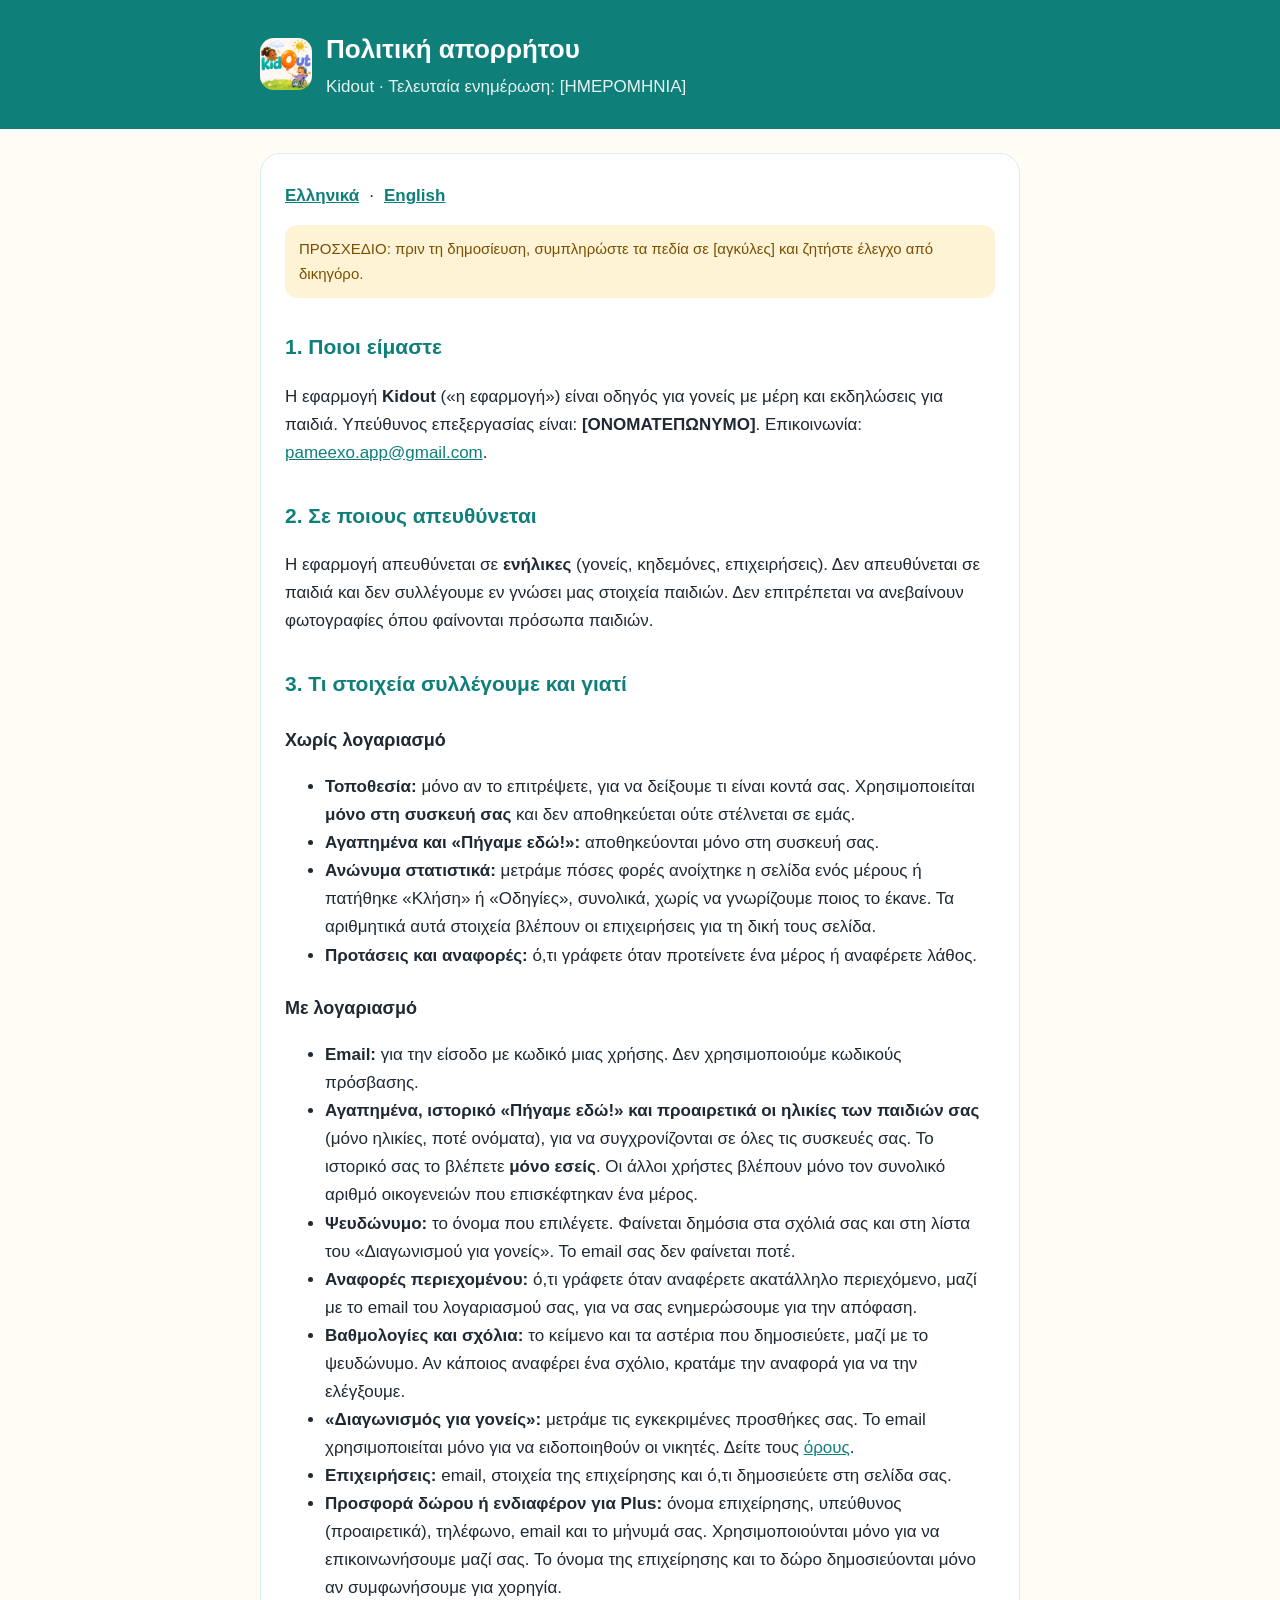
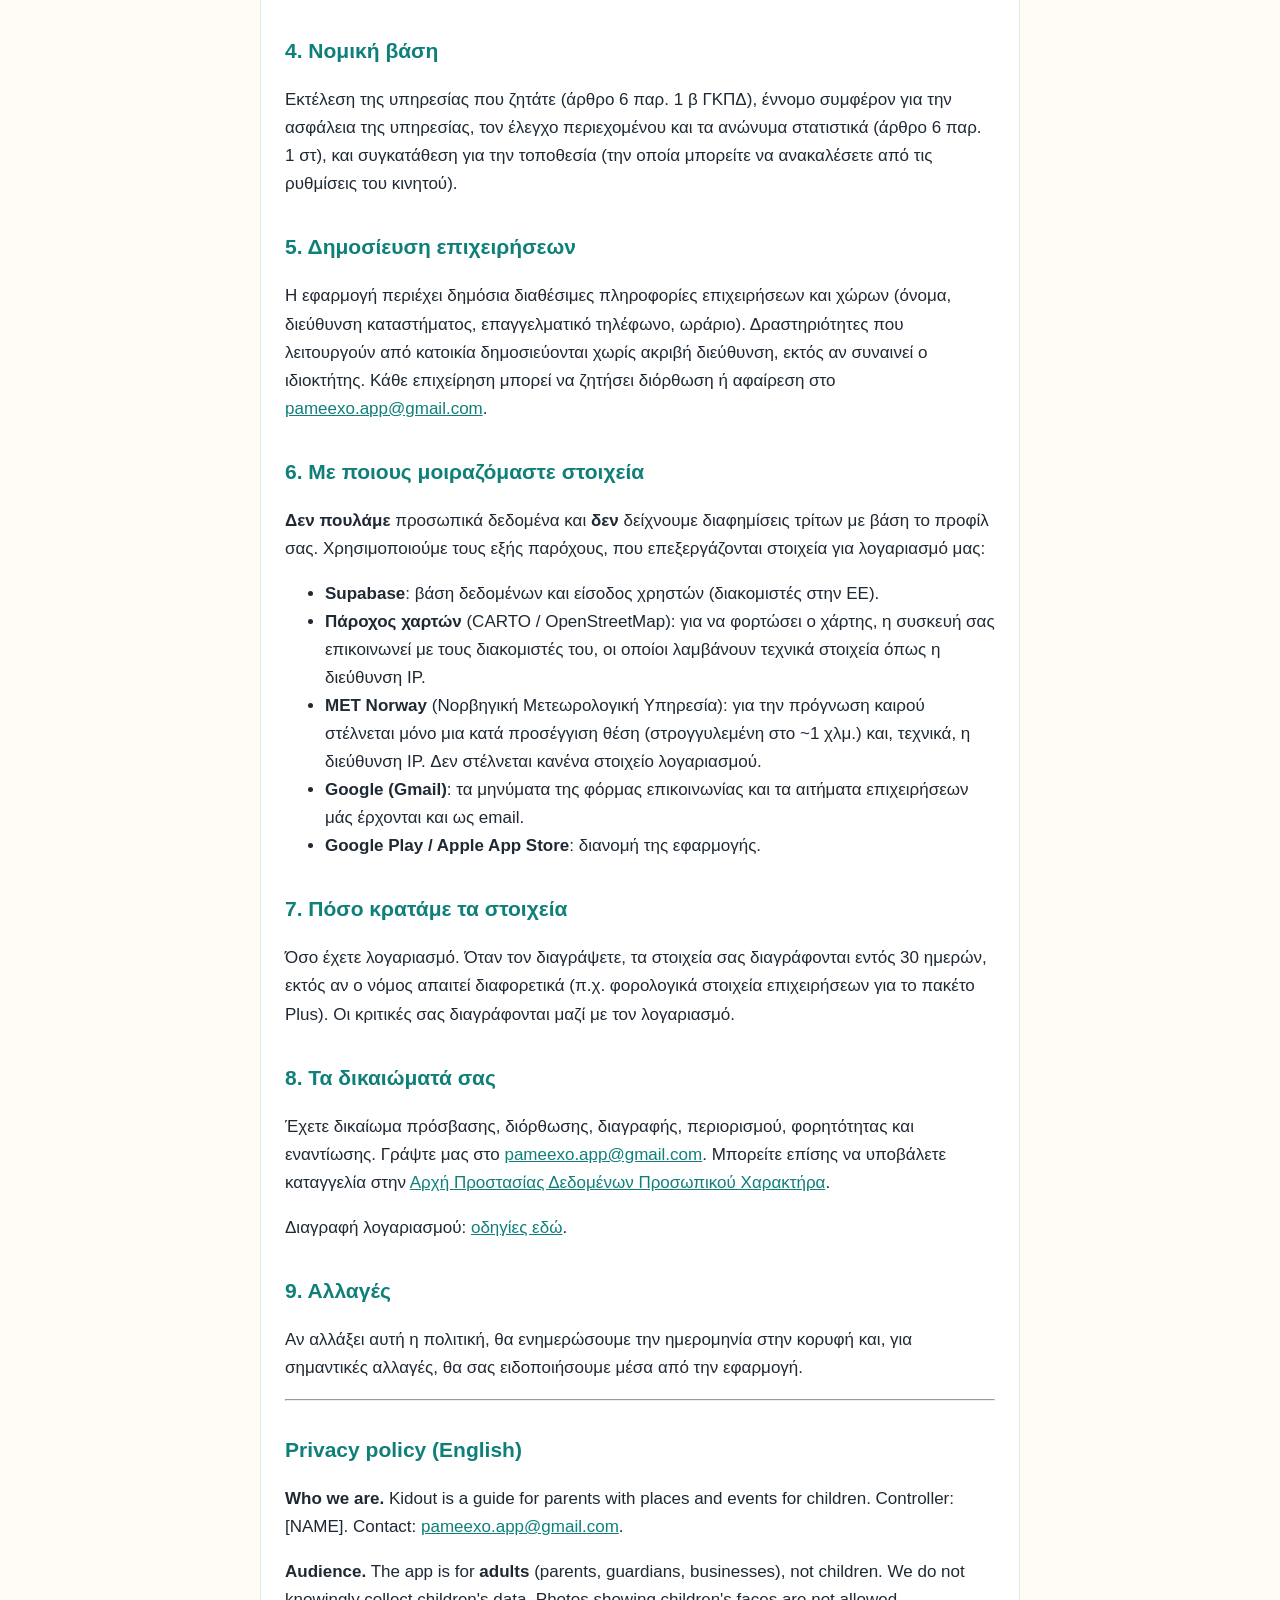
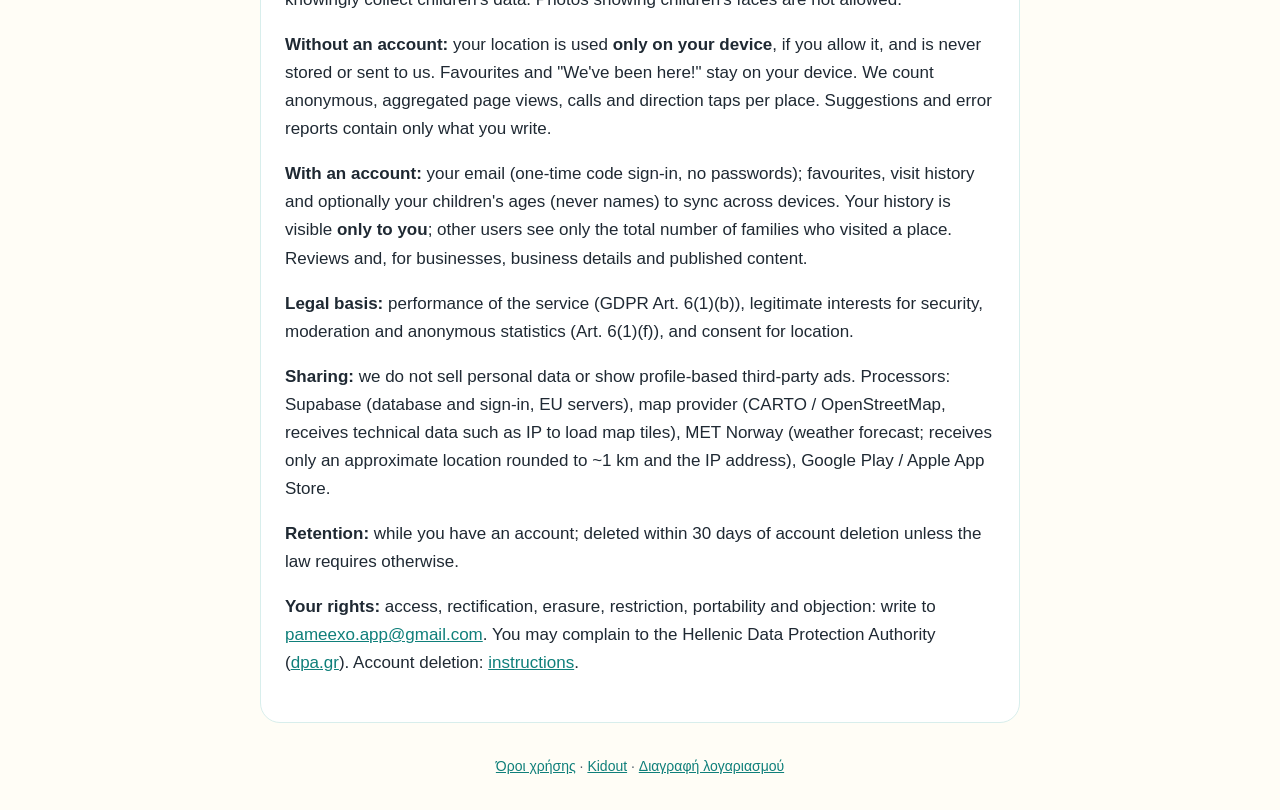
==== privacy.html @ 7550eaf7 "Σελίδες Kidout: όροι, απόρρητο, διαγραφή λογαριασμού, διαγωνισμός" ====
<!doctype html>
<html lang="el">
<head>
<meta charset="utf-8">
<meta name="viewport" content="width=device-width, initial-scale=1">
<title>Πολιτική απορρήτου – Kidout</title>
<link rel="icon" href="icon.png">
<link rel="stylesheet" href="style.css">
</head>
<body>
<header>
  <div class="wrap">
    <img src="icon.png" alt="Λογότυπο Kidout">
    <div>
      <h1>Πολιτική απορρήτου</h1>
      <p>Kidout · Τελευταία ενημέρωση: [ΗΜΕΡΟΜΗΝΙΑ]</p>
    </div>
  </div>
</header>
<main>
<div class="wrap">
  <div class="lang"><a href="#el">Ελληνικά</a> · <a href="#en">English</a></div>

  <p class="note">ΠΡΟΣΧΕΔΙΟ: πριν τη δημοσίευση, συμπληρώστε τα πεδία σε [αγκύλες] και ζητήστε έλεγχο από δικηγόρο.</p>

  <section id="el">
  <h2>1. Ποιοι είμαστε</h2>
  <p>Η εφαρμογή <strong>Kidout</strong> («η εφαρμογή») είναι οδηγός για γονείς με μέρη και εκδηλώσεις για παιδιά. Υπεύθυνος επεξεργασίας είναι: <strong>[ΟΝΟΜΑΤΕΠΩΝΥΜΟ]</strong>. Επικοινωνία: <a href="mailto:pameexo.app@gmail.com">pameexo.app@gmail.com</a>.</p>

  <h2>2. Σε ποιους απευθύνεται</h2>
  <p>Η εφαρμογή απευθύνεται σε <strong>ενήλικες</strong> (γονείς, κηδεμόνες, επιχειρήσεις). Δεν απευθύνεται σε παιδιά και δεν συλλέγουμε εν γνώσει μας στοιχεία παιδιών. Δεν επιτρέπεται να ανεβαίνουν φωτογραφίες όπου φαίνονται πρόσωπα παιδιών.</p>

  <h2>3. Τι στοιχεία συλλέγουμε και γιατί</h2>
  <h3>Χωρίς λογαριασμό</h3>
  <ul>
    <li><strong>Τοποθεσία:</strong> μόνο αν το επιτρέψετε, για να δείξουμε τι είναι κοντά σας. Χρησιμοποιείται <strong>μόνο στη συσκευή σας</strong> και δεν αποθηκεύεται ούτε στέλνεται σε εμάς.</li>
    <li><strong>Αγαπημένα και «Πήγαμε εδώ!»:</strong> αποθηκεύονται μόνο στη συσκευή σας.</li>
    <li><strong>Ανώνυμα στατιστικά:</strong> μετράμε πόσες φορές ανοίχτηκε η σελίδα ενός μέρους ή πατήθηκε «Κλήση» ή «Οδηγίες», συνολικά, χωρίς να γνωρίζουμε ποιος το έκανε. Τα αριθμητικά αυτά στοιχεία βλέπουν οι επιχειρήσεις για τη δική τους σελίδα.</li>
    <li><strong>Προτάσεις και αναφορές:</strong> ό,τι γράφετε όταν προτείνετε ένα μέρος ή αναφέρετε λάθος.</li>
  </ul>
  <h3>Με λογαριασμό</h3>
  <ul>
    <li><strong>Email:</strong> για την είσοδο με κωδικό μιας χρήσης. Δεν χρησιμοποιούμε κωδικούς πρόσβασης.</li>
    <li><strong>Αγαπημένα, ιστορικό «Πήγαμε εδώ!» και προαιρετικά οι ηλικίες των παιδιών σας</strong> (μόνο ηλικίες, ποτέ ονόματα), για να συγχρονίζονται σε όλες τις συσκευές σας. Το ιστορικό σας το βλέπετε <strong>μόνο εσείς</strong>. Οι άλλοι χρήστες βλέπουν μόνο τον συνολικό αριθμό οικογενειών που επισκέφτηκαν ένα μέρος.</li>
    <li><strong>Ψευδώνυμο:</strong> το όνομα που επιλέγετε. Φαίνεται δημόσια στα σχόλιά σας και στη λίστα του «Διαγωνισμού για γονείς». Το email σας δεν φαίνεται ποτέ.</li>
    <li><strong>Αναφορές περιεχομένου:</strong> ό,τι γράφετε όταν αναφέρετε ακατάλληλο περιεχόμενο, μαζί με το email του λογαριασμού σας, για να σας ενημερώσουμε για την απόφαση.</li>
    <li><strong>Βαθμολογίες και σχόλια:</strong> το κείμενο και τα αστέρια που δημοσιεύετε, μαζί με το ψευδώνυμο. Αν κάποιος αναφέρει ένα σχόλιο, κρατάμε την αναφορά για να την ελέγξουμε.</li>
    <li><strong>«Διαγωνισμός για γονείς»:</strong> μετράμε τις εγκεκριμένες προσθήκες σας. Το email χρησιμοποιείται μόνο για να ειδοποιηθούν οι νικητές. Δείτε τους <a href="rewards-terms.html">όρους</a>.</li>
    <li><strong>Επιχειρήσεις:</strong> email, στοιχεία της επιχείρησης και ό,τι δημοσιεύετε στη σελίδα σας.</li>
    <li><strong>Προσφορά δώρου ή ενδιαφέρον για Plus:</strong> όνομα επιχείρησης, υπεύθυνος (προαιρετικά), τηλέφωνο, email και το μήνυμά σας. Χρησιμοποιούνται μόνο για να επικοινωνήσουμε μαζί σας. Το όνομα της επιχείρησης και το δώρο δημοσιεύονται μόνο αν συμφωνήσουμε για χορηγία.</li>
  </ul>

  <h2>4. Νομική βάση</h2>
  <p>Εκτέλεση της υπηρεσίας που ζητάτε (άρθρο 6 παρ. 1 β ΓΚΠΔ), έννομο συμφέρον για την ασφάλεια της υπηρεσίας, τον έλεγχο περιεχομένου και τα ανώνυμα στατιστικά (άρθρο 6 παρ. 1 στ), και συγκατάθεση για την τοποθεσία (την οποία μπορείτε να ανακαλέσετε από τις ρυθμίσεις του κινητού).</p>

  <h2>5. Δημοσίευση επιχειρήσεων</h2>
  <p>Η εφαρμογή περιέχει δημόσια διαθέσιμες πληροφορίες επιχειρήσεων και χώρων (όνομα, διεύθυνση καταστήματος, επαγγελματικό τηλέφωνο, ωράριο). Δραστηριότητες που λειτουργούν από κατοικία δημοσιεύονται χωρίς ακριβή διεύθυνση, εκτός αν συναινεί ο ιδιοκτήτης. Κάθε επιχείρηση μπορεί να ζητήσει διόρθωση ή αφαίρεση στο <a href="mailto:pameexo.app@gmail.com">pameexo.app@gmail.com</a>.</p>

  <h2>6. Με ποιους μοιραζόμαστε στοιχεία</h2>
  <p><strong>Δεν πουλάμε</strong> προσωπικά δεδομένα και <strong>δεν</strong> δείχνουμε διαφημίσεις τρίτων με βάση το προφίλ σας. Χρησιμοποιούμε τους εξής παρόχους, που επεξεργάζονται στοιχεία για λογαριασμό μας:</p>
  <ul>
    <li><strong>Supabase</strong>: βάση δεδομένων και είσοδος χρηστών (διακομιστές στην ΕΕ).</li>
    <li><strong>Πάροχος χαρτών</strong> (CARTO / OpenStreetMap): για να φορτώσει ο χάρτης, η συσκευή σας επικοινωνεί με τους διακομιστές του, οι οποίοι λαμβάνουν τεχνικά στοιχεία όπως η διεύθυνση IP.</li>
    <li><strong>MET Norway</strong> (Νορβηγική Μετεωρολογική Υπηρεσία): για την πρόγνωση καιρού στέλνεται μόνο μια κατά προσέγγιση θέση (στρογγυλεμένη στο ~1 χλμ.) και, τεχνικά, η διεύθυνση IP. Δεν στέλνεται κανένα στοιχείο λογαριασμού.</li>
    <li><strong>Google (Gmail)</strong>: τα μηνύματα της φόρμας επικοινωνίας και τα αιτήματα επιχειρήσεων μάς έρχονται και ως email.</li>
    <li><strong>Google Play / Apple App Store</strong>: διανομή της εφαρμογής.</li>
  </ul>

  <h2>7. Πόσο κρατάμε τα στοιχεία</h2>
  <p>Όσο έχετε λογαριασμό. Όταν τον διαγράψετε, τα στοιχεία σας διαγράφονται εντός 30 ημερών, εκτός αν ο νόμος απαιτεί διαφορετικά (π.χ. φορολογικά στοιχεία επιχειρήσεων για το πακέτο Plus). Οι κριτικές σας διαγράφονται μαζί με τον λογαριασμό.</p>

  <h2>8. Τα δικαιώματά σας</h2>
  <p>Έχετε δικαίωμα πρόσβασης, διόρθωσης, διαγραφής, περιορισμού, φορητότητας και εναντίωσης. Γράψτε μας στο <a href="mailto:pameexo.app@gmail.com">pameexo.app@gmail.com</a>. Μπορείτε επίσης να υποβάλετε καταγγελία στην <a href="https://www.dpa.gr">Αρχή Προστασίας Δεδομένων Προσωπικού Χαρακτήρα</a>.</p>
  <p>Διαγραφή λογαριασμού: <a href="delete-account.html">οδηγίες εδώ</a>.</p>

  <h2>9. Αλλαγές</h2>
  <p>Αν αλλάξει αυτή η πολιτική, θα ενημερώσουμε την ημερομηνία στην κορυφή και, για σημαντικές αλλαγές, θα σας ειδοποιήσουμε μέσα από την εφαρμογή.</p>
  </section>

  <hr>

  <section id="en">
  <h2>Privacy policy (English)</h2>
  <p><strong>Who we are.</strong> Kidout is a guide for parents with places and events for children. Controller: [NAME]. Contact: <a href="mailto:pameexo.app@gmail.com">pameexo.app@gmail.com</a>.</p>
  <p><strong>Audience.</strong> The app is for <strong>adults</strong> (parents, guardians, businesses), not children. We do not knowingly collect children's data. Photos showing children's faces are not allowed.</p>
  <p><strong>Without an account:</strong> your location is used <strong>only on your device</strong>, if you allow it, and is never stored or sent to us. Favourites and "We've been here!" stay on your device. We count anonymous, aggregated page views, calls and direction taps per place. Suggestions and error reports contain only what you write.</p>
  <p><strong>With an account:</strong> your email (one-time code sign-in, no passwords); favourites, visit history and optionally your children's ages (never names) to sync across devices. Your history is visible <strong>only to you</strong>; other users see only the total number of families who visited a place. Reviews and, for businesses, business details and published content.</p>
  <p><strong>Legal basis:</strong> performance of the service (GDPR Art. 6(1)(b)), legitimate interests for security, moderation and anonymous statistics (Art. 6(1)(f)), and consent for location.</p>
  <p><strong>Sharing:</strong> we do not sell personal data or show profile-based third-party ads. Processors: Supabase (database and sign-in, EU servers), map provider (CARTO / OpenStreetMap, receives technical data such as IP to load map tiles), MET Norway (weather forecast; receives only an approximate location rounded to ~1 km and the IP address), Google Play / Apple App Store.</p>
  <p><strong>Retention:</strong> while you have an account; deleted within 30 days of account deletion unless the law requires otherwise.</p>
  <p><strong>Your rights:</strong> access, rectification, erasure, restriction, portability and objection: write to <a href="mailto:pameexo.app@gmail.com">pameexo.app@gmail.com</a>. You may complain to the Hellenic Data Protection Authority (<a href="https://www.dpa.gr">dpa.gr</a>). Account deletion: <a href="delete-account.html">instructions</a>.</p>
  </section>
</div>
</main>
<footer><a href="terms.html">Όροι χρήσης</a> · <a href="index.html">Kidout</a> · <a href="delete-account.html">Διαγραφή λογαριασμού</a></footer>
</body>
</html>
---- style.css ----
:root {
  --sky: #0F7F7A;
  --ink: #1F2933;
  --muted: #52606D;
  --cream: #FFFDF6;
  --line: #D8EEEC;
}
* { box-sizing: border-box; }
body {
  margin: 0;
  background: var(--cream);
  color: var(--ink);
  font-family: -apple-system, "Segoe UI", Roboto, "Noto Sans", sans-serif;
  line-height: 1.65;
  font-size: 17px;
}
header {
  background: var(--sky);
  color: #fff;
  padding: 28px 16px;
}
header .wrap { display: flex; align-items: center; gap: 14px; }
header img { width: 52px; height: 52px; border-radius: 14px; }
header h1 { margin: 0; font-size: 26px; }
header p { margin: 2px 0 0; opacity: .9; }
main .wrap {
  background: #fff;
  border: 1px solid var(--line);
  border-radius: 20px;
  padding: 28px 24px;
  margin: 24px auto;
}
.wrap { max-width: 760px; margin: 0 auto; }
h2 { color: var(--sky); margin-top: 32px; font-size: 21px; }
h3 { margin-top: 24px; font-size: 18px; }
a { color: var(--sky); }
.lang { display: flex; gap: 10px; margin-bottom: 8px; }
.lang a { font-weight: 600; }
.note {
  background: #FFF3D6; color: #7A4F00;
  border-radius: 12px; padding: 12px 14px; font-size: 15px;
}
.cards { display: grid; gap: 14px; }
.card {
  display: block; padding: 18px; border: 1px solid var(--line);
  border-radius: 16px; text-decoration: none; color: var(--ink);
}
.card strong { color: var(--sky); display: block; font-size: 18px; }
footer { text-align: center; color: var(--muted); font-size: 14px; padding: 8px 16px 32px; }
@media (max-width: 520px) { main .wrap { padding: 20px 16px; border-radius: 0; border-left: 0; border-right: 0; } }
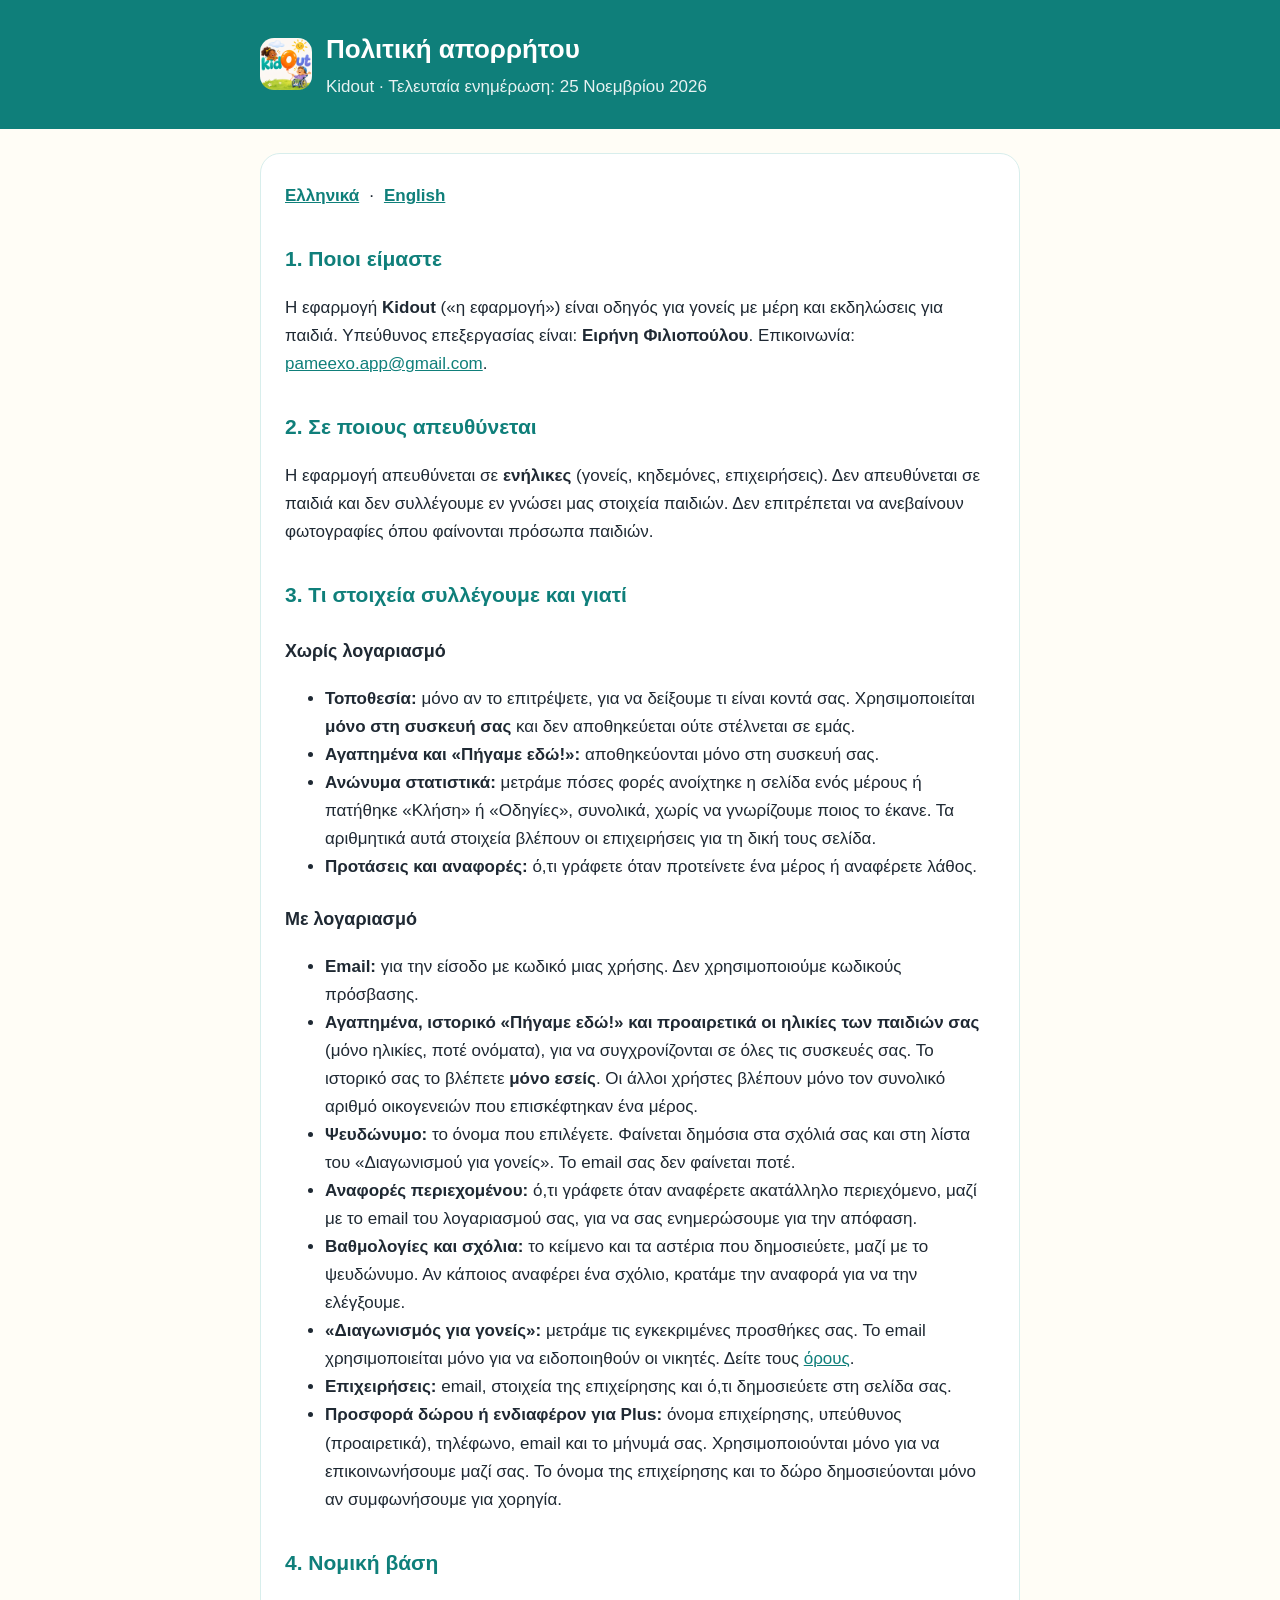
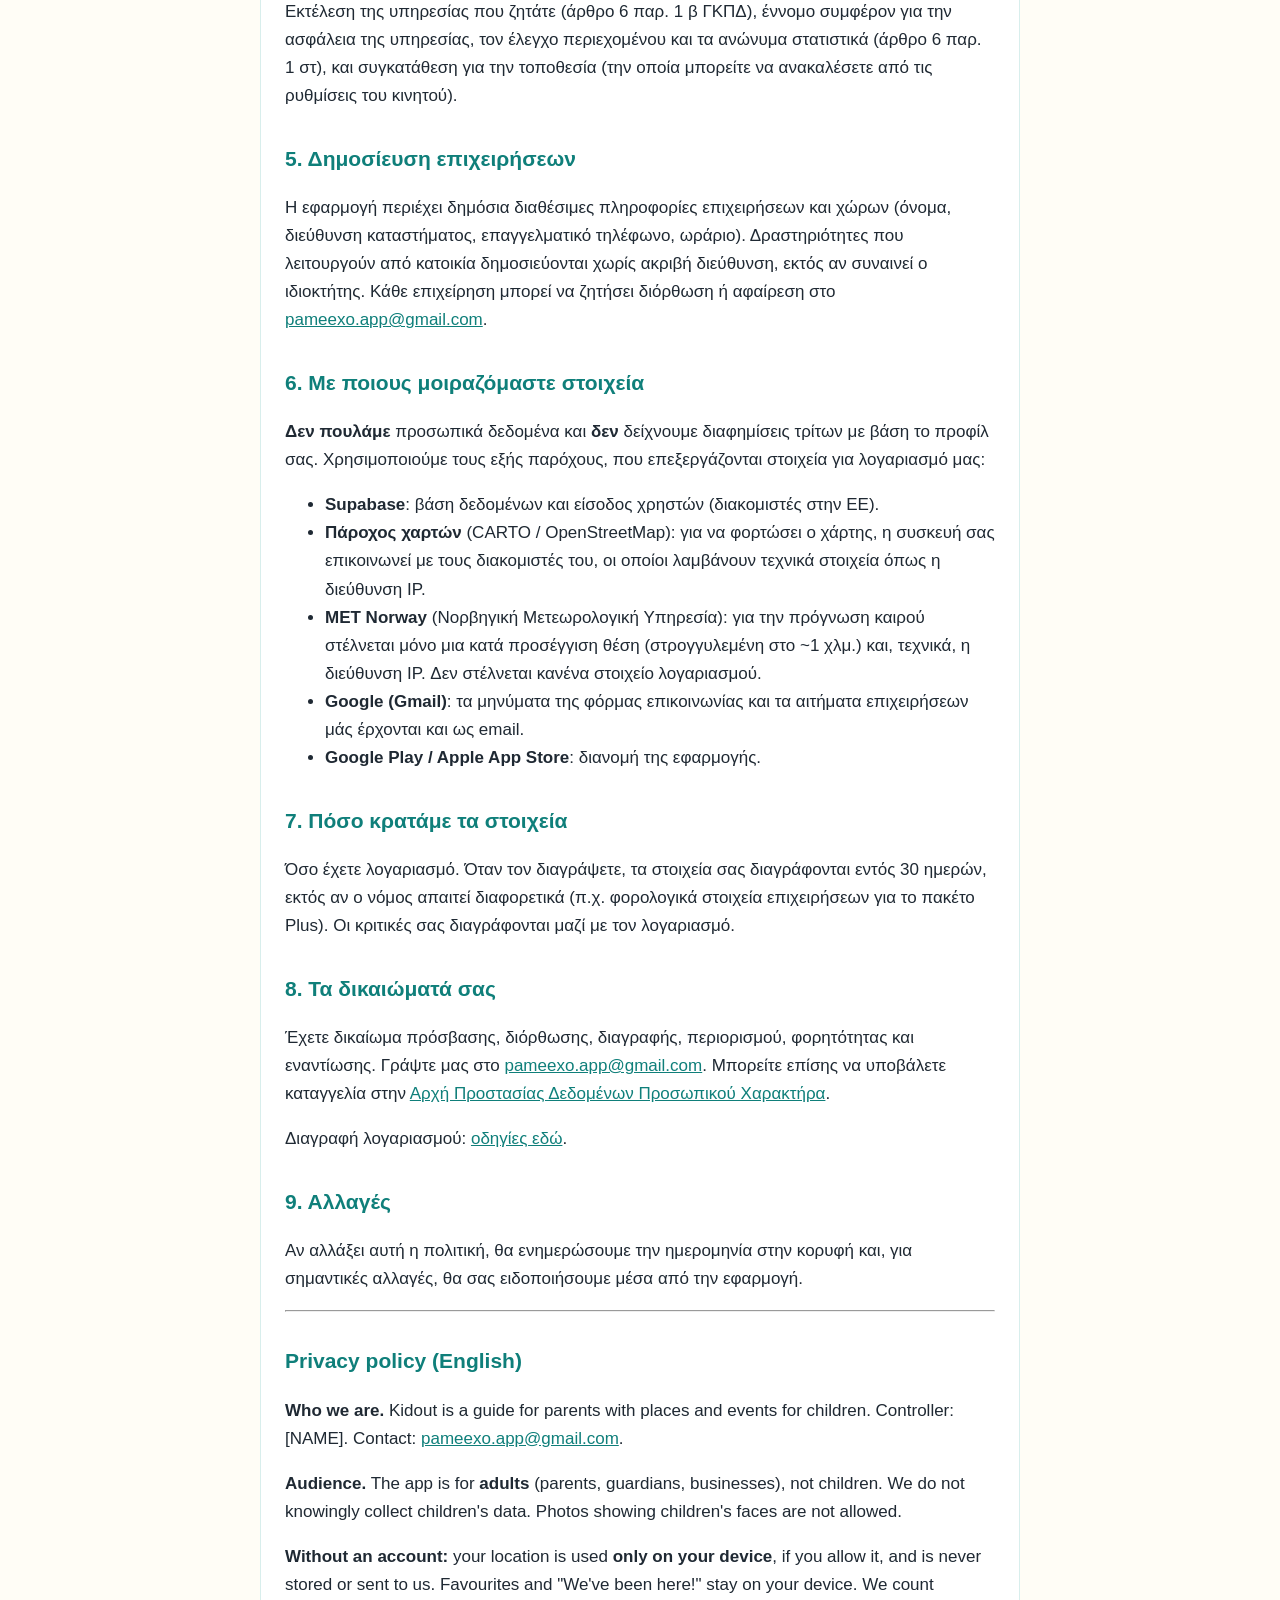
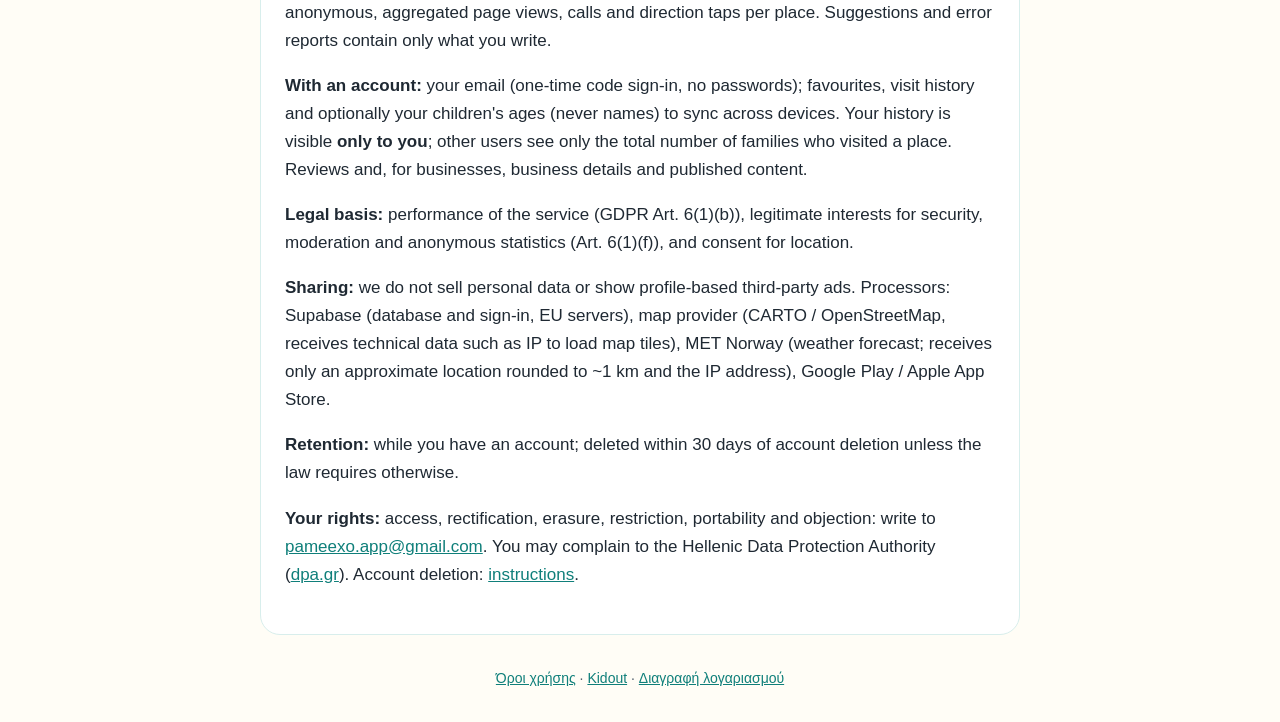
==== commit 50d1a08f: "Όνομα υπεύθυνης και ημερομηνία" ====
--- a/privacy.html
+++ b/privacy.html
@@ -13,7 +13,7 @@
     <img src="icon.png" alt="Λογότυπο Kidout">
     <div>
       <h1>Πολιτική απορρήτου</h1>
-      <p>Kidout · Τελευταία ενημέρωση: [ΗΜΕΡΟΜΗΝΙΑ]</p>
+      <p>Kidout · Τελευταία ενημέρωση: 25 Νοεμβρίου 2026</p>
     </div>
   </div>
 </header>
@@ -21,11 +21,9 @@
 <div class="wrap">
   <div class="lang"><a href="#el">Ελληνικά</a> · <a href="#en">English</a></div>
 
-  <p class="note">ΠΡΟΣΧΕΔΙΟ: πριν τη δημοσίευση, συμπληρώστε τα πεδία σε [αγκύλες] και ζητήστε έλεγχο από δικηγόρο.</p>
-
   <section id="el">
   <h2>1. Ποιοι είμαστε</h2>
-  <p>Η εφαρμογή <strong>Kidout</strong> («η εφαρμογή») είναι οδηγός για γονείς με μέρη και εκδηλώσεις για παιδιά. Υπεύθυνος επεξεργασίας είναι: <strong>[ΟΝΟΜΑΤΕΠΩΝΥΜΟ]</strong>. Επικοινωνία: <a href="mailto:pameexo.app@gmail.com">pameexo.app@gmail.com</a>.</p>
+  <p>Η εφαρμογή <strong>Kidout</strong> («η εφαρμογή») είναι οδηγός για γονείς με μέρη και εκδηλώσεις για παιδιά. Υπεύθυνος επεξεργασίας είναι: <strong>Ειρήνη Φιλιοπούλου</strong>. Επικοινωνία: <a href="mailto:pameexo.app@gmail.com">pameexo.app@gmail.com</a>.</p>
 
   <h2>2. Σε ποιους απευθύνεται</h2>
   <p>Η εφαρμογή απευθύνεται σε <strong>ενήλικες</strong> (γονείς, κηδεμόνες, επιχειρήσεις). Δεν απευθύνεται σε παιδιά και δεν συλλέγουμε εν γνώσει μας στοιχεία παιδιών. Δεν επιτρέπεται να ανεβαίνουν φωτογραφίες όπου φαίνονται πρόσωπα παιδιών.</p>
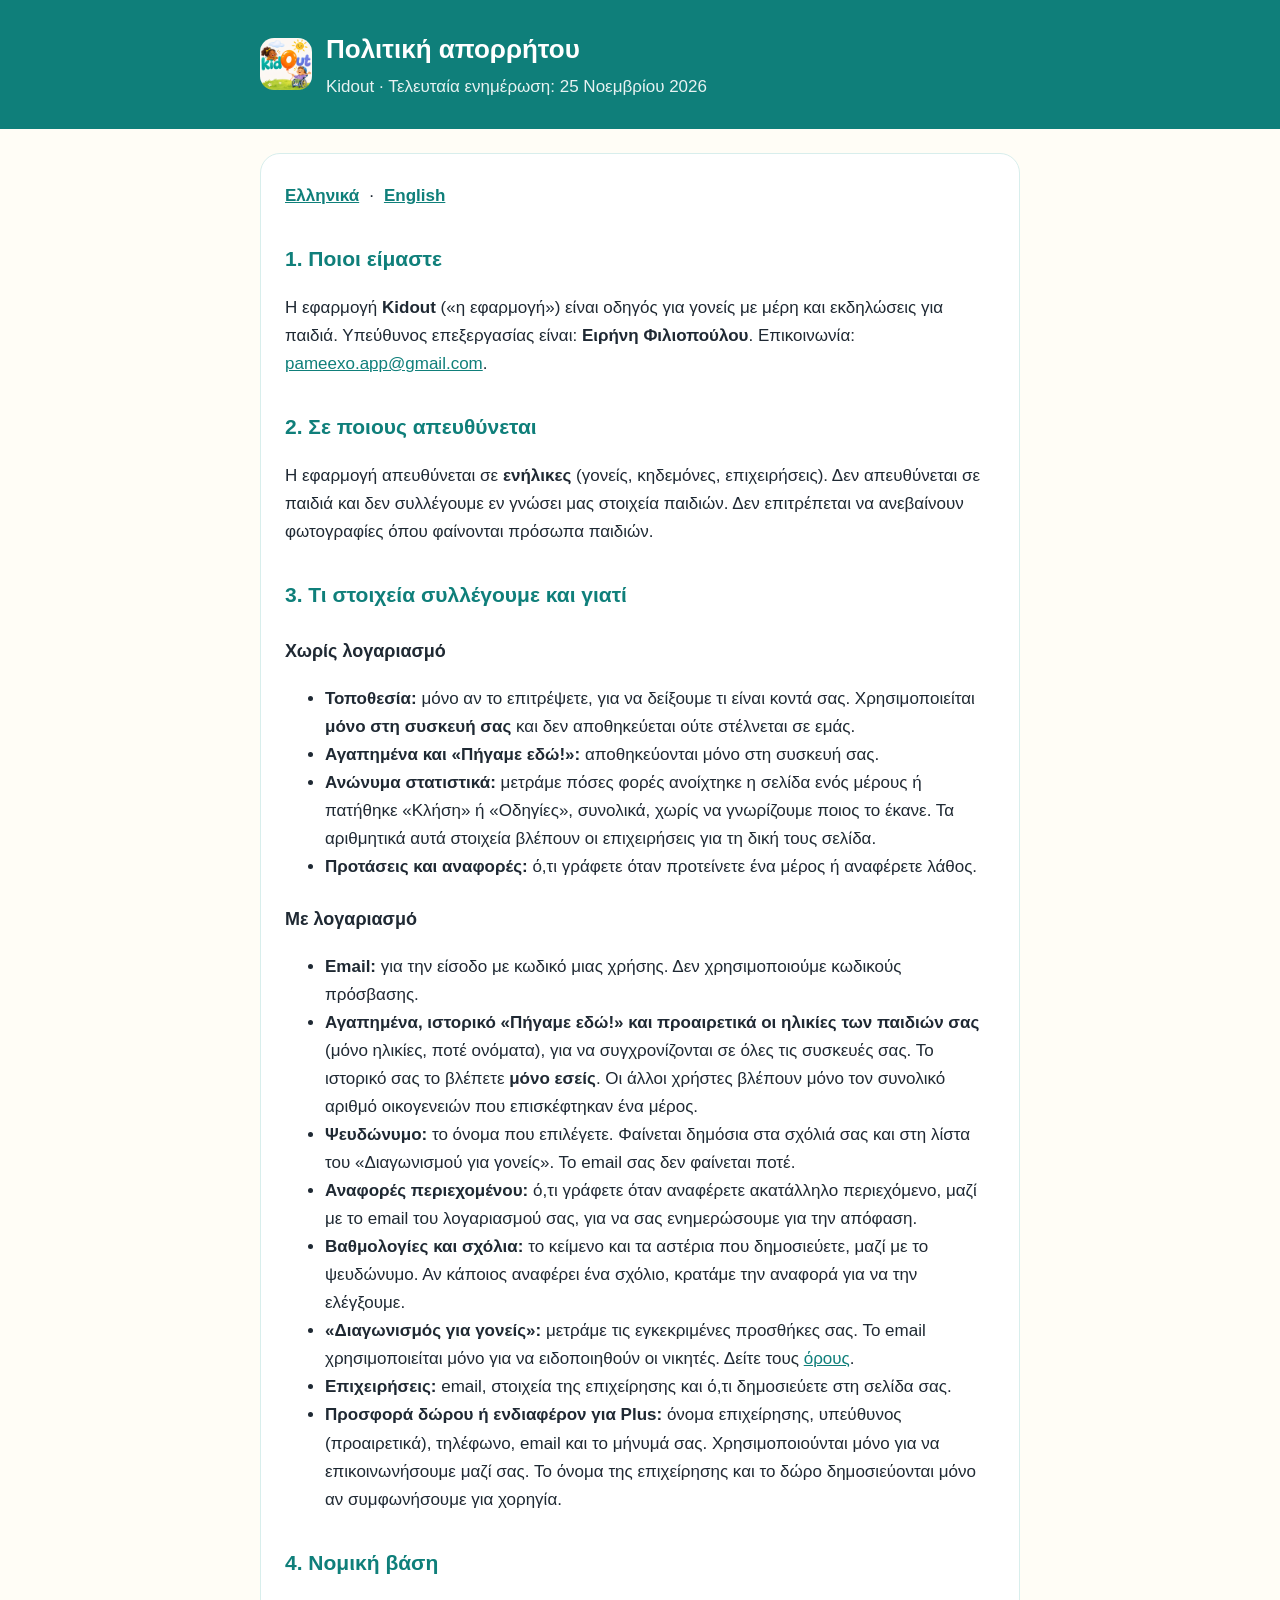
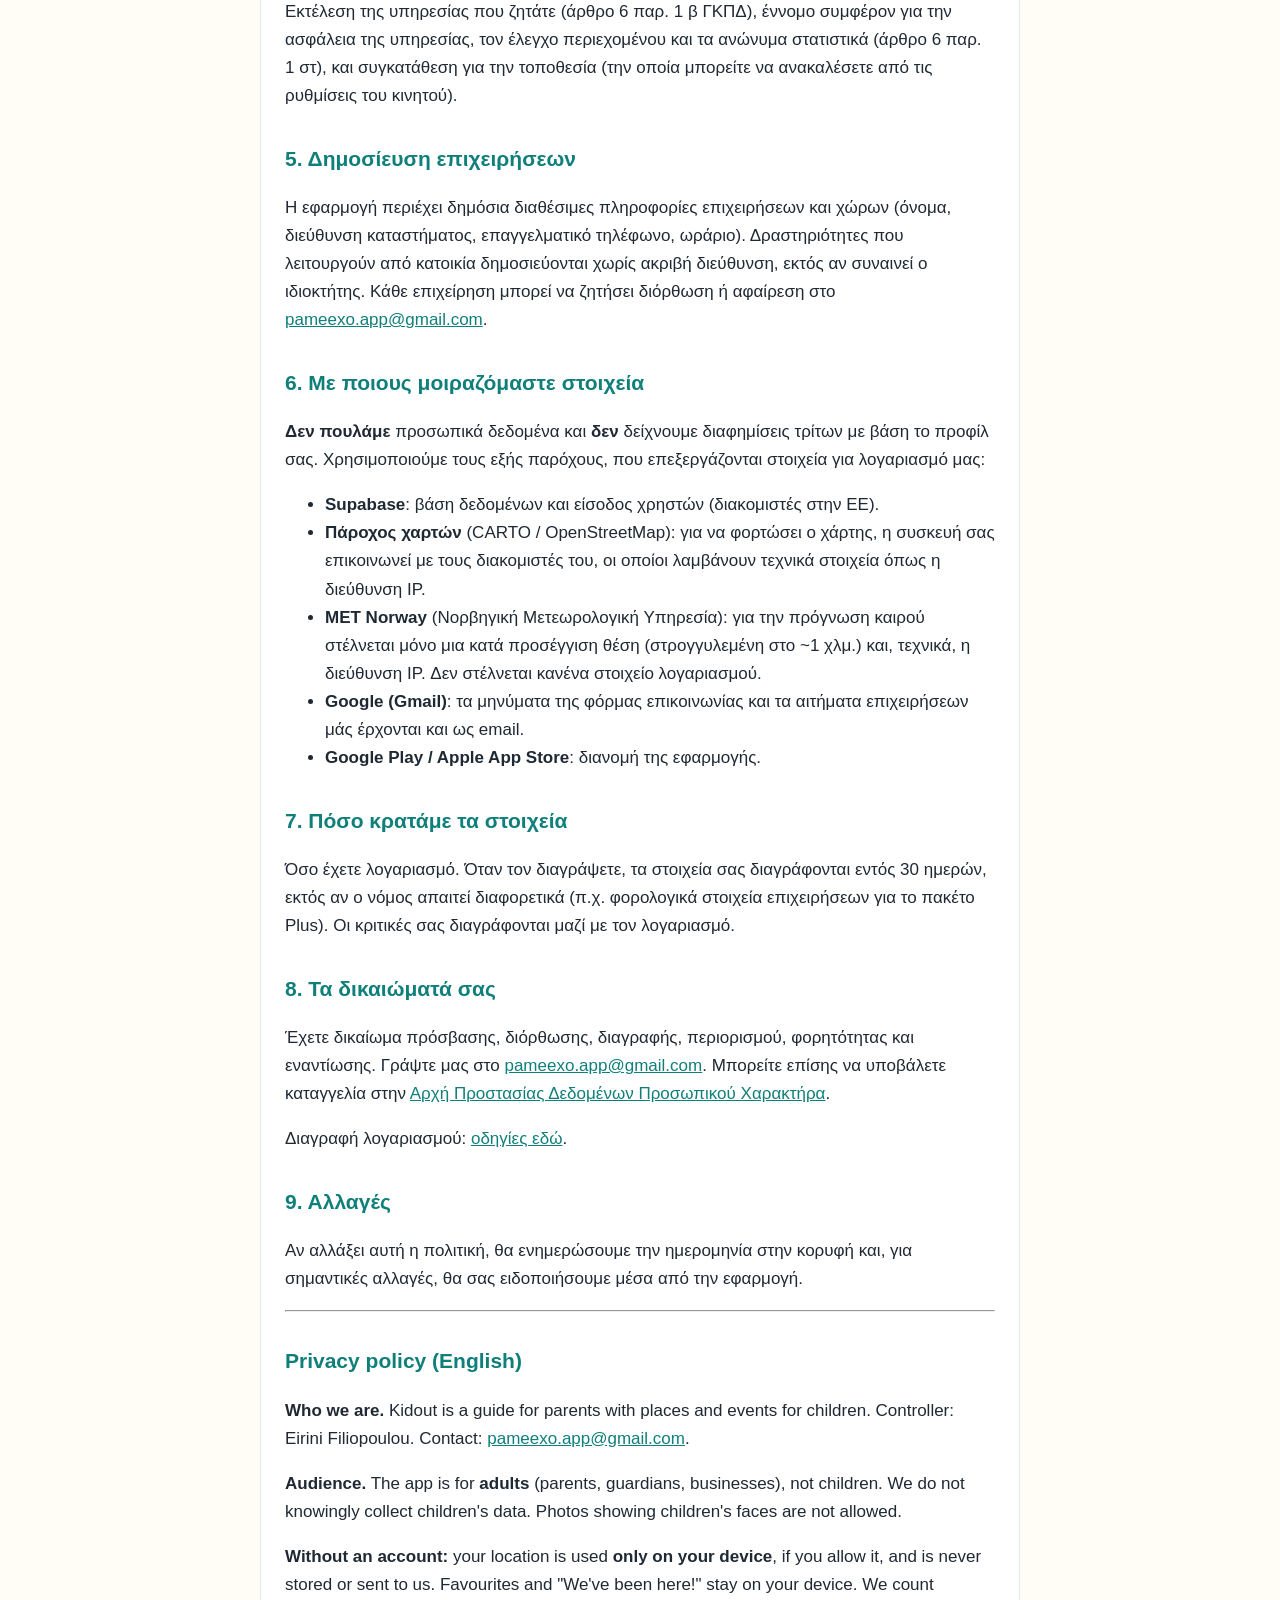
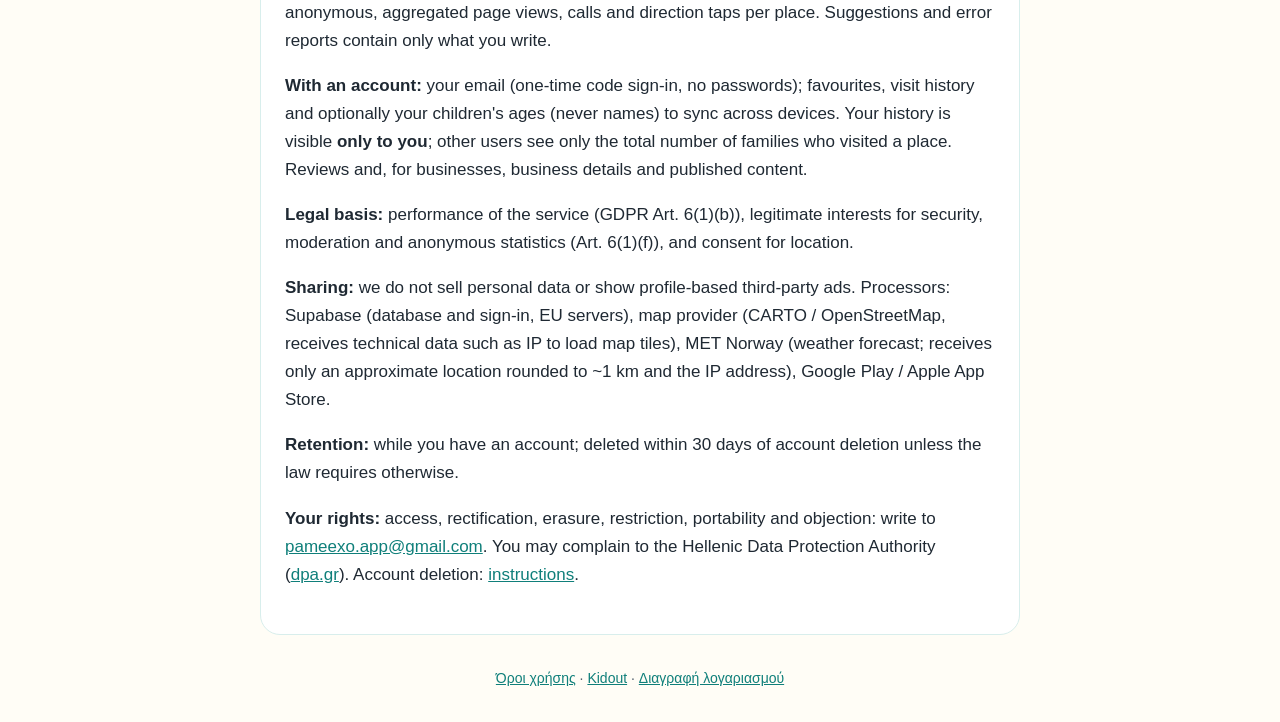
==== commit 03f71f15: "Privacy: όνομα και στα αγγλικά" ====
--- a/privacy.html
+++ b/privacy.html
@@ -79,7 +79,7 @@
 
   <section id="en">
   <h2>Privacy policy (English)</h2>
-  <p><strong>Who we are.</strong> Kidout is a guide for parents with places and events for children. Controller: [NAME]. Contact: <a href="mailto:pameexo.app@gmail.com">pameexo.app@gmail.com</a>.</p>
+  <p><strong>Who we are.</strong> Kidout is a guide for parents with places and events for children. Controller: Eirini Filiopoulou. Contact: <a href="mailto:pameexo.app@gmail.com">pameexo.app@gmail.com</a>.</p>
   <p><strong>Audience.</strong> The app is for <strong>adults</strong> (parents, guardians, businesses), not children. We do not knowingly collect children's data. Photos showing children's faces are not allowed.</p>
   <p><strong>Without an account:</strong> your location is used <strong>only on your device</strong>, if you allow it, and is never stored or sent to us. Favourites and "We've been here!" stay on your device. We count anonymous, aggregated page views, calls and direction taps per place. Suggestions and error reports contain only what you write.</p>
   <p><strong>With an account:</strong> your email (one-time code sign-in, no passwords); favourites, visit history and optionally your children's ages (never names) to sync across devices. Your history is visible <strong>only to you</strong>; other users see only the total number of families who visited a place. Reviews and, for businesses, business details and published content.</p>
